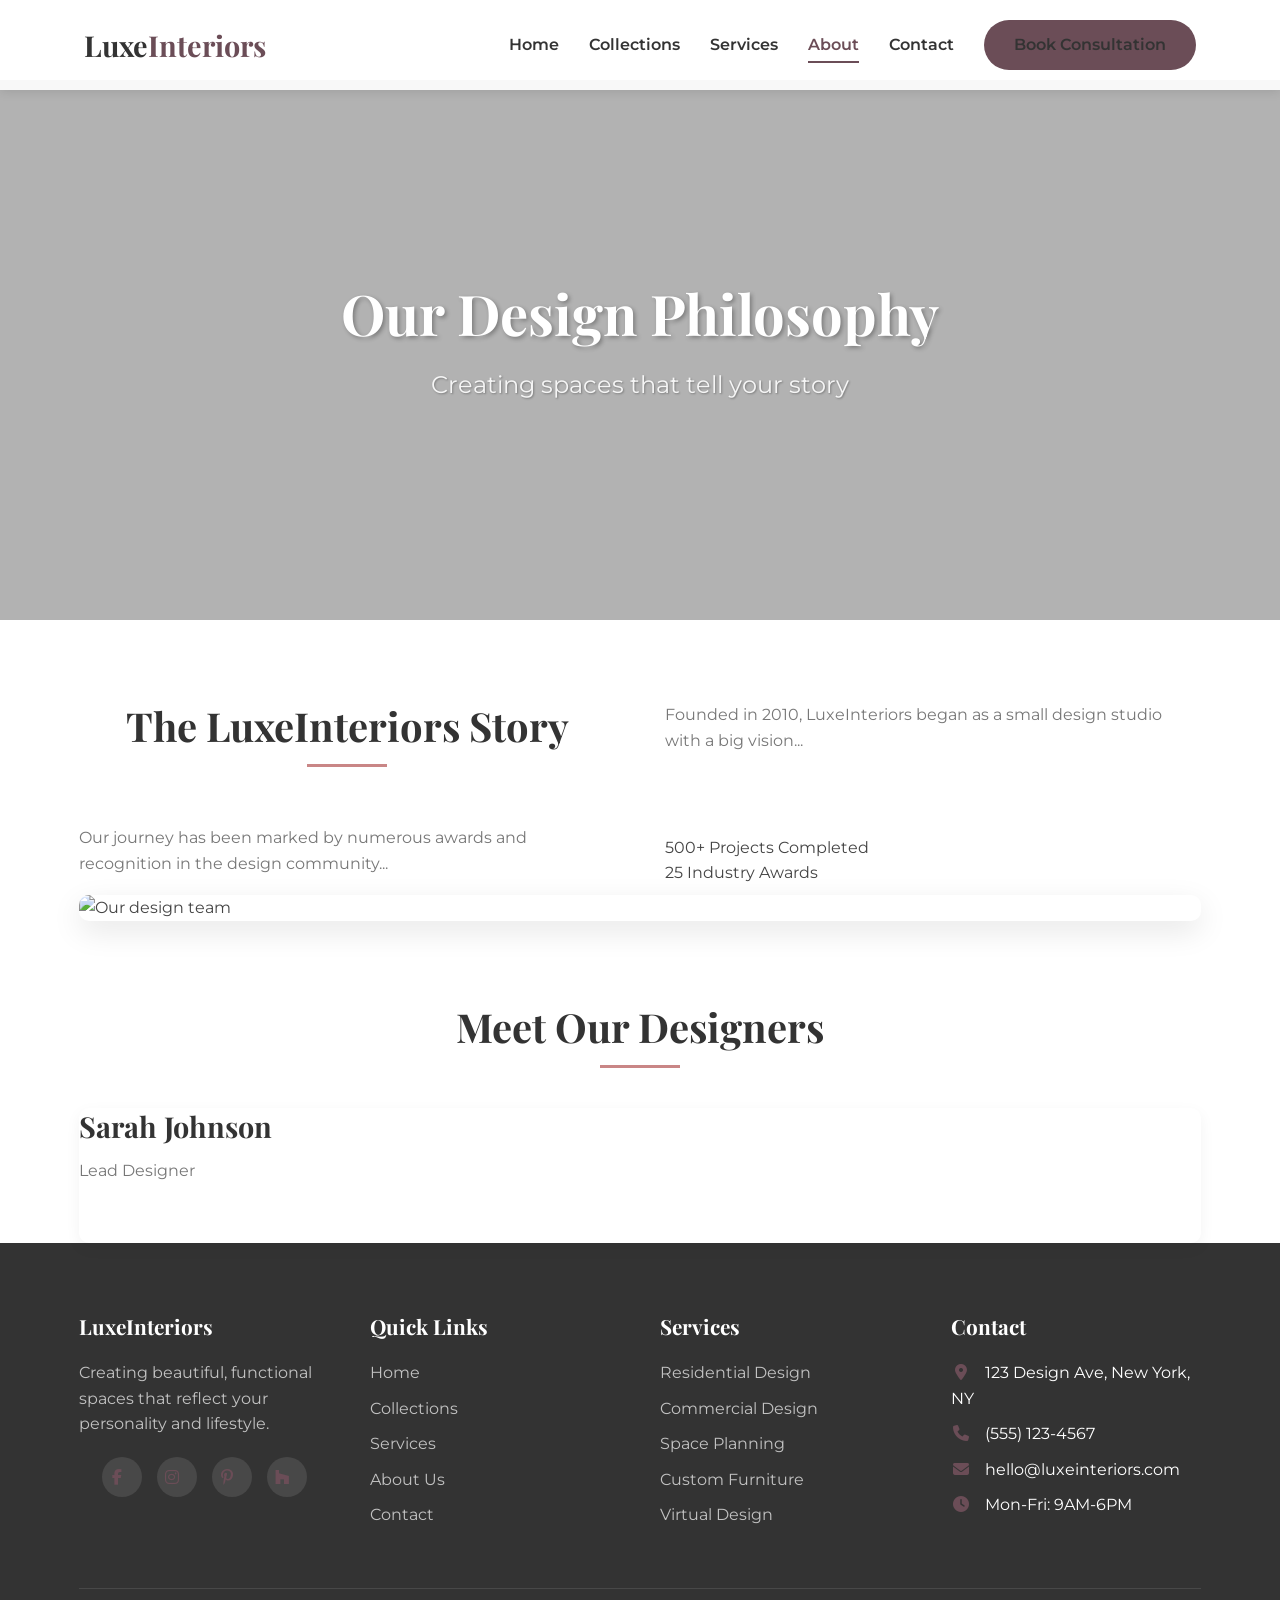
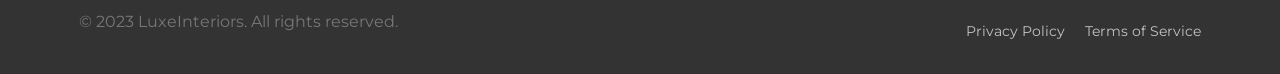
==== pages/about.html @ 067bf89a "first commit" ====
<!DOCTYPE html>
<html lang="en">
<head>
    <meta charset="UTF-8">
    <meta name="viewport" content="width=device-width, initial-scale=1.0">
    <title>About Us | LuxeInteriors</title>
    <link rel="preconnect" href="https://fonts.googleapis.com">
    <link rel="preconnect" href="https://fonts.gstatic.com" crossorigin>
    <link href="https://fonts.googleapis.com/css2?family=Montserrat:wght@400;500;600;700&family=Playfair+Display:wght@400;500;600;700&display=swap" rel="stylesheet">
    <link rel="stylesheet" href="../css/navbar.css">
    <link rel="stylesheet" href="../css/about.css">
    <link rel="stylesheet" href="https://cdnjs.cloudflare.com/ajax/libs/font-awesome/6.4.0/css/all.min.css">
</head>
<body>
    <!-- Navigation -->
    <nav class="navbar">
        <div class="container">
            <a href="../index.html" class="logo">Luxe<span>Interiors</span></a>
            <div class="nav-links">
                <a href="../index.html">Home</a>
                <a href="collections.html">Collections</a>
                <a href="services.html">Services</a>
                <a href="about.html" class="active">About</a>
                <a href="contact.html">Contact</a>
                <a href="#" class="btn">Book Consultation</a>
            </div>
            <button class="hamburger">
                <div class="bar"></div>
                <div class="bar"></div>
                <div class="bar"></div>
            </button>
        </div>
    </nav>

    <!-- About Hero -->
    <section class="about-hero">
        <div class="container">
            <h1>Our Design Philosophy</h1>
            <p>Creating spaces that tell your story</p>
        </div>
    </section>

    <!-- Our Story -->
    <section class="our-story">
        <div class="container">
            <div class="story-content">
                <h2 class="section-title">The LuxeInteriors Story</h2>
                <p>Founded in 2010, LuxeInteriors began as a small design studio with a big vision...</p>
                <p>Our journey has been marked by numerous awards and recognition in the design community...</p>
                <div class="milestones">
                    <div class="milestone">
                        <span class="number">500+</span>
                        <span class="label">Projects Completed</span>
                    </div>
                    <div class="milestone">
                        <span class="number">25</span>
                        <span class="label">Industry Awards</span>
                    </div>
                    <!-- More milestones... -->
                </div>
            </div>
            <div class="story-image">
                <img src="https://images.unsplash.com/photo-1600607688969-a5bfcd646154?ixlib=rb-4.0.3&ixid=M3wxMjA3fDB8MHxwaG90by1wYWdlfHx8fGVufDB8fHx8fA%3D%3D&auto=format&fit=crop&w=1470&q=80" alt="Our design team">
            </div>
        </div>
    </section>

    <!-- Team Section -->
    <section class="our-team">
        <div class="container">
            <h2 class="section-title">Meet Our Designers</h2>
            <div class="team-grid">
                <div class="team-member">
                    <div class="member-image" style="background-image: url('https://randomuser.me/api/portraits/women/45.jpg');"></div>
                    <h3>Sarah Johnson</h3>
                    <p>Lead Designer</p>
                    <div class="social-links">
                        <a href="#"><i class="fab fa-linkedin"></i></a>
                        <a href="#"><i class="fab fa-instagram"></i></a>
                    </div>
                </div>
                <!-- More team members... -->
            </div>
        </div>
    </section>

    <!-- Footer -->
    <footer>
        <div class="container">
            <div class="footer-content">
                <div class="footer-col">
                    <h3>LuxeInteriors</h3>
                    <p>Creating beautiful, functional spaces that reflect your personality and lifestyle.</p>
                    <div class="social-links">
                        <a href="#"><i class="fab fa-facebook-f"></i></a>
                        <a href="#"><i class="fab fa-instagram"></i></a>
                        <a href="#"><i class="fab fa-pinterest-p"></i></a>
                        <a href="#"><i class="fab fa-houzz"></i></a>
                    </div>
                </div>
                <div class="footer-col">
                    <h3>Quick Links</h3>
                    <ul>
                        <li><a href="../index.html">Home</a></li>
                        <li><a href="collections.html">Collections</a></li>
                        <li><a href="services.html">Services</a></li>
                        <li><a href="about.html">About Us</a></li>
                        <li><a href="contact.html">Contact</a></li>
                    </ul>
                </div>
                <div class="footer-col">
                    <h3>Services</h3>
                    <ul>
                        <li><a href="services.html">Residential Design</a></li>
                        <li><a href="services.html">Commercial Design</a></li>
                        <li><a href="services.html">Space Planning</a></li>
                        <li><a href="services.html">Custom Furniture</a></li>
                        <li><a href="services.html">Virtual Design</a></li>
                    </ul>
                </div>
                <div class="footer-col">
                    <h3>Contact</h3>
                    <ul>
                        <li><i class="fas fa-map-marker-alt"></i> 123 Design Ave, New York, NY</li>
                        <li><i class="fas fa-phone"></i> (555) 123-4567</li>
                        <li><i class="fas fa-envelope"></i> hello@luxeinteriors.com</li>
                        <li><i class="fas fa-clock"></i> Mon-Fri: 9AM-6PM</li>
                    </ul>
                </div>
            </div>
            <div class="footer-bottom">
                <p>&copy; 2023 LuxeInteriors. All rights reserved.</p>
                <div class="footer-links">
                    <a href="#">Privacy Policy</a>
                    <a href="#">Terms of Service</a>
                </div>
            </div>
        </div>
    </footer>

    <script src="../js/navbar.js"></script>
    <script src="../js/main.js"></script>
</body>
</html>
---- css/navbar.css ----
/* Navbar Variables */
:root {
    --primary-color: #6b4d57;
    --secondary-color: #f3e9e2;
    --accent-color: #c98686;
    --dark-color: #333333;
    --light-color: #ffffff;
    --gray-color: #f5f5f5;
    --text-color: #444444;
    --text-light: #777777;
}

/* Navbar Styles */
.navbar {
    position: fixed;
    top: 0;
    left: 0;
    width: 100%;
    padding: 20px 0;
    z-index: 1000;
    transition: all 0.3s ease;
    background-color: rgba(255, 255, 255, 0.9);
    box-shadow: 0 2px 10px rgba(0, 0, 0, 0.1);
}

.navbar.scrolled {
    padding: 15px 0;
    background-color: rgba(255, 255, 255, 0.98);
    box-shadow: 0 5px 20px rgba(0, 0, 0, 0.1);
}

.navbar .container {
    display: flex;
    justify-content: space-between;
    align-items: center;
    max-width: 1200px;
    margin: 0 auto;
    padding: 0 20px;
}

.logo {
    font-size: 1.8rem;
    font-weight: 700;
    color: var(--dark-color);
    text-decoration: none;
    font-family: 'Playfair Display', serif;
}

.logo span {
    color: var(--primary-color);
}

.nav-links {
    display: flex;
    align-items: center;
    gap: 30px;
    transition: all 0.3s ease;
}

.nav-links a {
    font-weight: 600;
    color: var(--dark-color);
    text-decoration: none;
    transition: color 0.3s ease;
    position: relative;
    font-size: 1rem;
}

.nav-links a:hover {
    color: var(--primary-color);
}

.nav-links a.active {
    color: var(--primary-color);
}

.nav-links a::after {
    content: '';
    position: absolute;
    bottom: -5px;
    left: 0;
    width: 0;
    height: 2px;
    background-color: var(--primary-color);
    transition: width 0.3s ease;
}

.nav-links a:hover::after,
.nav-links a.active::after {
    width: 100%;
}

/* Hamburger Menu Styles */
.hamburger {
    display: none;
    background: none;
    border: none;
    cursor: pointer;
    padding: 10px;
    z-index: 1001;
}

.hamburger .bar {
    display: block;
    width: 25px;
    height: 3px;
    background-color: var(--dark-color);
    margin: 5px 0;
    transition: all 0.3s ease;
}

/* Mobile Navigation */
@media (max-width: 768px) {
    .hamburger {
        display: block;
    }

    .hamburger.active .bar:nth-child(1) {
        transform: translateY(8px) rotate(45deg);
    }

    .hamburger.active .bar:nth-child(2) {
        opacity: 0;
    }

    .hamburger.active .bar:nth-child(3) {
        transform: translateY(-8px) rotate(-45deg);
    }

    .nav-links {
        position: fixed;
        top: 80px;
        left: 0;
        width: 100%;
        background-color: var(--light-color);
        flex-direction: column;
        align-items: center;
        padding: 20px 0;
        gap: 20px;
        box-shadow: 0 10px 20px rgba(0, 0, 0, 0.1);
        transform: translateY(-150%);
        opacity: 0;
        visibility: hidden;
        transition: all 0.3s ease;
    }

    .nav-links.active {
        transform: translateY(0);
        opacity: 1;
        visibility: visible;
    }

    .nav-links a {
        font-size: 1.2rem;
        padding: 10px 0;
    }

    .nav-links a::after {
        bottom: 0;
    }
}
---- css/about.css ----
/* about.css */
/* Base Styles */
:root {
    --primary-color: #6b4d57;
    --secondary-color: #f3e9e2;
    --accent-color: #c98686;
    --dark-color: #333333;
    --light-color: #ffffff;
    --gray-color: #f5f5f5;
    --text-color: #444444;
    --text-light: #777777;
}

* {
    margin: 0;
    padding: 0;
    box-sizing: border-box;
}

body {
    font-family: 'Montserrat', sans-serif;
    color: var(--text-color);
    line-height: 1.6;
    overflow-x: hidden;
}

.container {
    width: 90%;
    max-width: 1200px;
    margin: 0 auto;
    padding: 0 15px;
}

h1, h2, h3, h4 {
    font-family: 'Playfair Display', serif;
    font-weight: 700;
    color: var(--dark-color);
    line-height: 1.3;
}

h1 {
    font-size: 3rem;
    margin-bottom: 1rem;
}

h2 {
    font-size: 2.5rem;
    margin-bottom: 1rem;
}

h3 {
    font-size: 1.8rem;
    margin-bottom: 0.8rem;
}

h4 {
    font-size: 1.4rem;
    margin-bottom: 0.6rem;
}

p {
    margin-bottom: 1.2rem;
    color: var(--text-light);
}

a {
    text-decoration: none;
    color: inherit;
}

.btn {
    display: inline-block;
    background-color: var(--primary-color);
    color: var(--light-color);
    padding: 12px 30px;
    border-radius: 30px;
    font-weight: 600;
    transition: all 0.3s ease;
    border: none;
    cursor: pointer;
}

.btn:hover {
    background-color: var(--accent-color);
    transform: translateY(-3px);
    box-shadow: 0 10px 20px rgba(0, 0, 0, 0.1);
}

.btn-outline {
    display: inline-block;
    background-color: transparent;
    color: var(--primary-color);
    padding: 10px 25px;
    border-radius: 30px;
    font-weight: 600;
    transition: all 0.3s ease;
    border: 2px solid var(--primary-color);
}

.btn-outline:hover {
    background-color: var(--primary-color);
    color: var(--light-color);
    transform: translateY(-3px);
}

.section-title {
    text-align: center;
    margin-bottom: 0.5rem;
    position: relative;
    padding-bottom: 15px;
}

.section-title::after {
    content: '';
    position: absolute;
    bottom: 0;
    left: 50%;
    transform: translateX(-50%);
    width: 80px;
    height: 3px;
    background-color: var(--accent-color);
}

.section-subtitle {
    text-align: center;
    margin-bottom: 3rem;
    font-size: 1.1rem;
}

/* About Hero */
.about-hero {
    height: 60vh;
    min-height: 500px;
    background: linear-gradient(rgba(0, 0, 0, 0.3), rgba(0, 0, 0, 0.3)), 
                url('https://images.unsplash.com/photo-1600210492493-0946911123ea?ixlib=rb-4.0.3&ixid=M3wxMjA3fDB8MHxwaG90by1wYWdlfHx8fGVufDB8fHx8fA%3D%3D&auto=format&fit=crop&w=1374&q=80');
    background-size: cover;
    background-position: center;
    display: flex;
    align-items: center;
    text-align: center;
    color: white;
    margin-top: 80px;
}

.about-hero h1 {
    font-size: 3.5rem;
    margin-bottom: 1rem;
    color: white;
    text-shadow: 2px 2px 4px rgba(0, 0, 0, 0.3);
}

.about-hero p {
    font-size: 1.5rem;
    color: rgba(255, 255, 255, 0.9);
    text-shadow: 1px 1px 2px rgba(0, 0, 0, 0.3);
}

/* Our Story */
.our-story {
    padding: 80px 0;
    background-color: var(--light-color);
}

.story-content {
    display: grid;
    grid-template-columns: 1fr 1fr;
    gap: 50px;
    align-items: center;
}

.story-image {
    border-radius: 10px;
    overflow: hidden;
    box-shadow: 0 10px 30px rgba(0, 0, 0, 0.1);
}

.story-image img {
    width: 100%;
    height: auto;
    display: block;
}

.story-text h2 {
    margin-bottom: 20px;
}

.story-text p {
    margin-bottom: 20px;
    line-height: 1.8;
}

/* Team Section */
.team-section {
    padding: 80px 0;
    background-color: var(--gray-color);
}

.team-grid {
    display: grid;
    grid-template-columns: repeat(auto-fit, minmax(250px, 1fr));
    gap: 30px;
    margin-top: 40px;
}

.team-member {
    background: white;
    border-radius: 10px;
    overflow: hidden;
    box-shadow: 0 5px 15px rgba(0, 0, 0, 0.05);
    transition: transform 0.3s ease;
}

.team-member:hover {
    transform: translateY(-10px);
}

.member-image {
    position: relative;
    overflow: hidden;
}

.member-image img {
    width: 100%;
    height: auto;
    display: block;
    transition: transform 0.3s ease;
}

.team-member:hover .member-image img {
    transform: scale(1.05);
}

.member-info {
    padding: 20px;
    text-align: center;
}

.member-info h3 {
    margin-bottom: 5px;
}

.member-info p {
    color: var(--text-light);
    margin-bottom: 15px;
}

.social-links {
    display: flex;
    justify-content: center;
    gap: 10px;
}

.social-links a {
    display: flex;
    align-items: center;
    justify-content: center;
    width: 35px;
    height: 35px;
    border-radius: 50%;
    background-color: var(--gray-color);
    color: var(--dark-color);
    transition: all 0.3s ease;
}

.social-links a:hover {
    background-color: var(--primary-color);
    color: white;
}

/* Footer */
footer {
    background-color: var(--dark-color);
    color: var(--light-color);
    padding: 70px 0 0;
}

.footer-content {
    display: grid;
    grid-template-columns: repeat(auto-fit, minmax(200px, 1fr));
    gap: 40px;
    margin-bottom: 50px;
}

.footer-col {
    flex: 1 1 200px;
}

.footer-col h3 {
    color: var(--light-color);
    margin-bottom: 20px;
    font-size: 1.3rem;
}

.footer-col p {
    color: rgba(255, 255, 255, 0.7);
    margin-bottom: 20px;
}

.social-links {
    display: flex;
    gap: 15px;
}

.social-links a {
    display: flex;
    align-items: center;
    justify-content: center;
    width: 40px;
    height: 40px;
    border-radius: 50%;
    background-color: rgba(255, 255, 255, 0.1);
    color: var(--light-color);
    transition: all 0.3s ease;
}

.social-links a:hover {
    background-color: var(--primary-color);
    transform: translateY(-3px);
}

.footer-col ul {
    list-style: none;
}

.footer-col li {
    margin-bottom: 10px;
}

.footer-col a {
    color: rgba(255, 255, 255, 0.7);
    transition: color 0.3s ease;
}

.footer-col a:hover {
    color: var(--light-color);
}

.footer-col i {
    margin-right: 10px;
    color: var(--primary-color);
    width: 20px;
    text-align: center;
}

.footer-bottom {
    border-top: 1px solid rgba(255, 255, 255, 0.1);
    padding: 20px 0;
    display: flex;
    flex-wrap: wrap;
    justify-content: space-between;
    align-items: center;
}

.footer-links {
    display: flex;
    gap: 20px;
}

.footer-links a {
    color: rgba(255, 255, 255, 0.7);
    font-size: 0.9rem;
    transition: color 0.3s ease;
}

.footer-links a:hover {
    color: var(--light-color);
}

/* Responsive Styles */
@media (max-width: 768px) {
    .about-hero {
        height: 50vh;
        min-height: 400px;
    }

    .about-hero h1 {
        font-size: 2.5rem;
    }

    .about-hero p {
        font-size: 1.2rem;
    }

    .story-content {
        grid-template-columns: 1fr;
    }

    .team-grid {
        grid-template-columns: repeat(auto-fit, minmax(200px, 1fr));
    }

    .footer-content {
        grid-template-columns: 1fr;
    }

    .footer-bottom {
        flex-direction: column;
        gap: 15px;
        text-align: center;
    }
}

@media (max-width: 480px) {
    .about-hero {
        height: 40vh;
        min-height: 300px;
    }

    .about-hero h1 {
        font-size: 2rem;
    }

    .about-hero p {
        font-size: 1rem;
    }

    .team-grid {
        grid-template-columns: 1fr;
    }
}
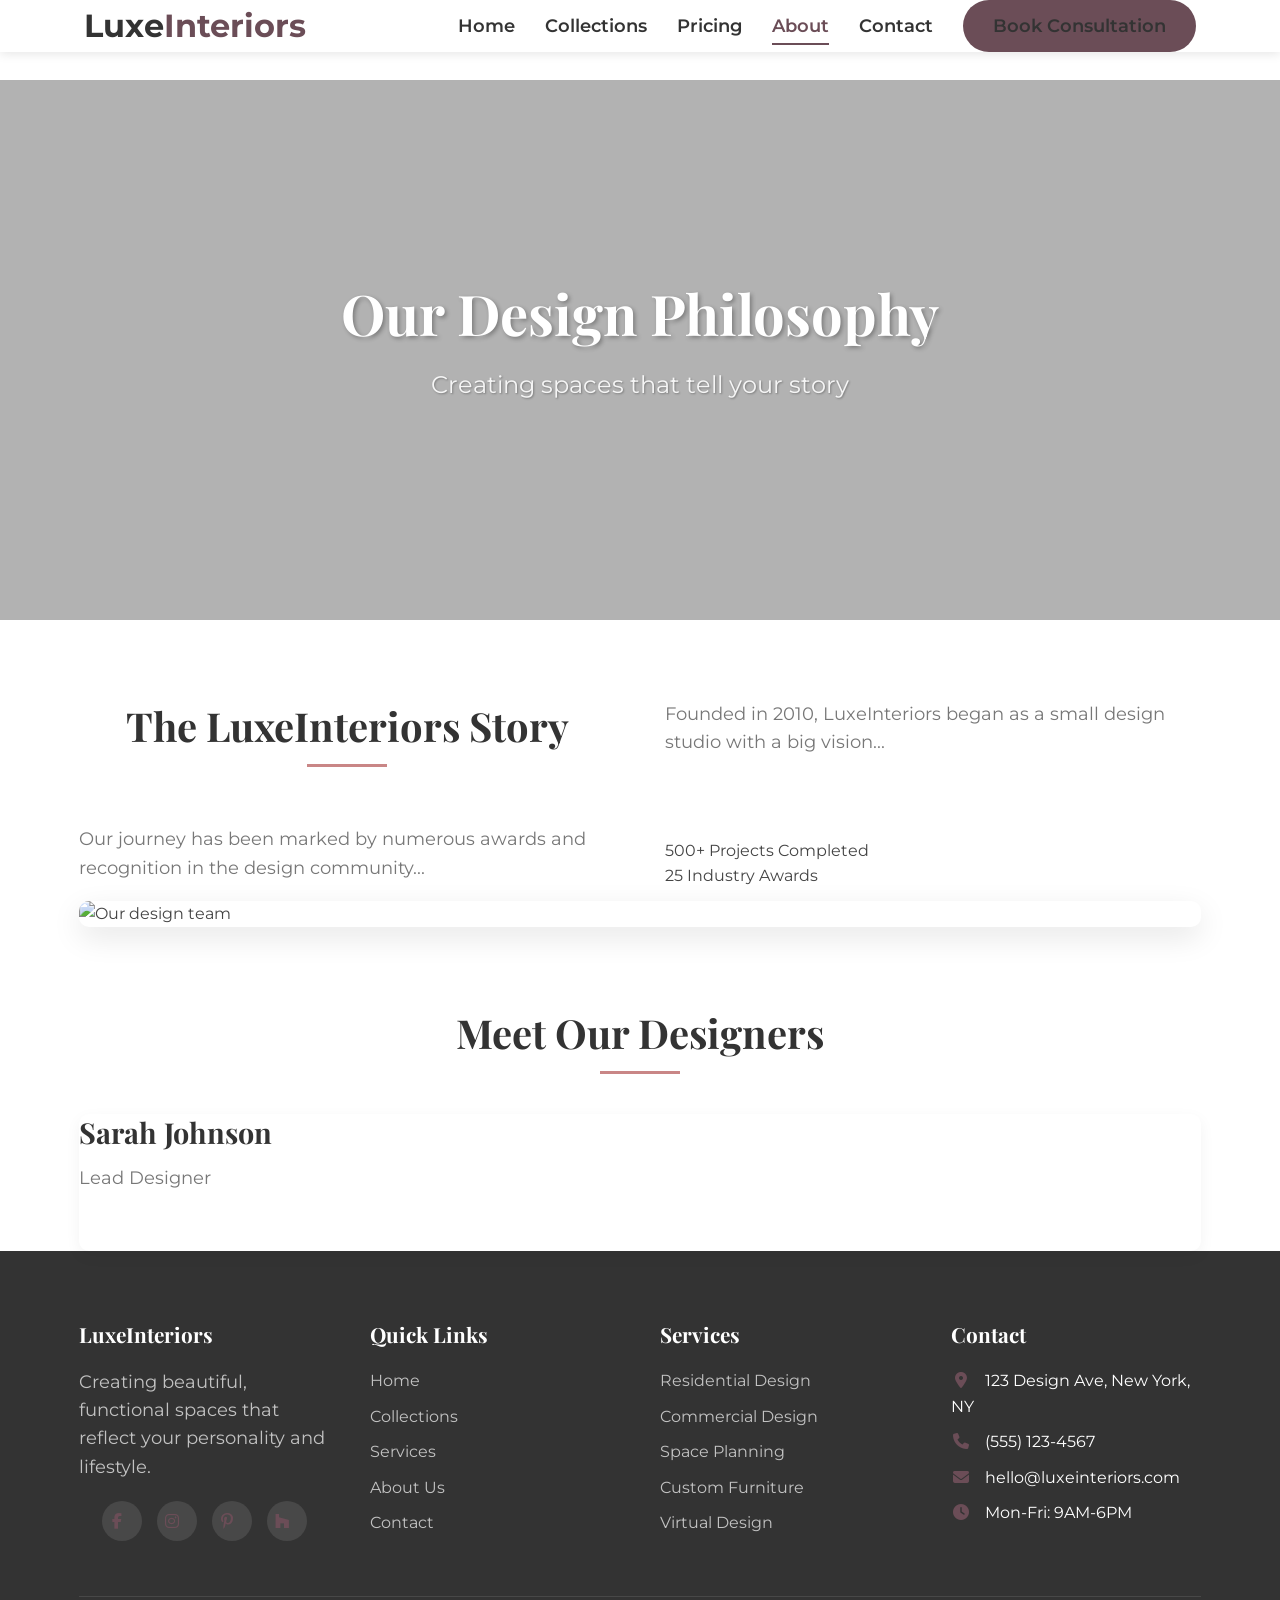
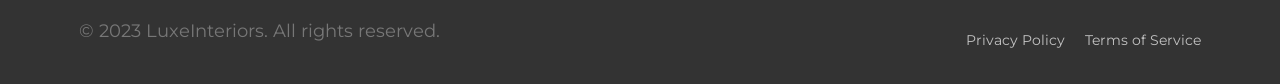
==== commit 041d3e46: "fix designs correctly" ====
--- a/pages/about.html
+++ b/pages/about.html
@@ -10,6 +10,7 @@
     <link rel="stylesheet" href="../css/navbar.css">
     <link rel="stylesheet" href="../css/about.css">
     <link rel="stylesheet" href="https://cdnjs.cloudflare.com/ajax/libs/font-awesome/6.4.0/css/all.min.css">
+    <link rel="stylesheet" href="../css/home.css">
 </head>
 <body>
     <!-- Navigation -->
@@ -19,7 +20,7 @@
             <div class="nav-links">
                 <a href="../index.html">Home</a>
                 <a href="collections.html">Collections</a>
-                <a href="services.html">Services</a>
+                <a href="pricing.html">Pricing</a>
                 <a href="about.html" class="active">About</a>
                 <a href="contact.html">Contact</a>
                 <a href="#" class="btn">Book Consultation</a>
@@ -103,7 +104,7 @@
                     <ul>
                         <li><a href="../index.html">Home</a></li>
                         <li><a href="collections.html">Collections</a></li>
-                        <li><a href="services.html">Services</a></li>
+                        <li><a href="pricing.html">Services</a></li>
                         <li><a href="about.html">About Us</a></li>
                         <li><a href="contact.html">Contact</a></li>
                     </ul>
@@ -111,11 +112,11 @@
                 <div class="footer-col">
                     <h3>Services</h3>
                     <ul>
-                        <li><a href="services.html">Residential Design</a></li>
-                        <li><a href="services.html">Commercial Design</a></li>
-                        <li><a href="services.html">Space Planning</a></li>
-                        <li><a href="services.html">Custom Furniture</a></li>
-                        <li><a href="services.html">Virtual Design</a></li>
+                        <li><a href="pricing.html">Residential Design</a></li>
+                        <li><a href="pricing.html">Commercial Design</a></li>
+                        <li><a href="pricing.html">Space Planning</a></li>
+                        <li><a href="pricing.html">Custom Furniture</a></li>
+                        <li><a href="pricing.html">Virtual Design</a></li>
                     </ul>
                 </div>
                 <div class="footer-col">
--- a/css/navbar.css
+++ b/css/navbar.css
@@ -10,15 +10,18 @@
     --text-light: #777777;
 }
 
+/* Added gap between navbar and page content */
+body {
+    margin-top: 80px; /* Adjust this value to control the gap */
+}
+
 /* Navbar Styles */
 .navbar {
     position: fixed;
     top: 0;
     left: 0;
     width: 100%;
-    padding: 20px 0;
     z-index: 1000;
-    transition: all 0.3s ease;
     background-color: rgba(255, 255, 255, 0.9);
     box-shadow: 0 2px 10px rgba(0, 0, 0, 0.1);
 }
@@ -39,11 +42,11 @@
 }
 
 .logo {
-    font-size: 1.8rem;
+    font-size: 2rem;
     font-weight: 700;
     color: var(--dark-color);
     text-decoration: none;
-    font-family: 'Playfair Display', serif;
+    font-family: 'Montserrat', sans-serif;
 }
 
 .logo span {
@@ -63,7 +66,8 @@
     text-decoration: none;
     transition: color 0.3s ease;
     position: relative;
-    font-size: 1rem;
+    font-size: 1.1rem;
+    font-family: 'Montserrat', sans-serif;
 }
 
 .nav-links a:hover {
@@ -158,4 +162,41 @@
     .nav-links a::after {
         bottom: 0;
     }
+}
+
+@media (max-width: 768px) {
+    .nav-links {
+        position: fixed;
+        top: 80px;
+        left: 0;
+        width: 100%;
+        background-color: var(--light-color);
+        flex-direction: column;
+        align-items: center;
+        padding: 20px 0;
+        gap: 20px;
+        box-shadow: 0 10px 20px rgba(0, 0, 0, 0.1);
+        transform: translateY(-150%);
+        transition: transform 0.3s ease;
+    }
+
+    .nav-links.active {
+        transform: translateY(0);
+    }
+
+    .hamburger {
+        display: block;
+    }
+
+    .hamburger.active span:nth-child(1) {
+        transform: translateY(8px) rotate(45deg);
+    }
+
+    .hamburger.active span:nth-child(2) {
+        opacity: 0;
+    }
+
+    .hamburger.active span:nth-child(3) {
+        transform: translateY(-8px) rotate(-45deg);
+    }
 }
--- a/css/home.css
+++ b/css/home.css
@@ -0,0 +1,816 @@
+/* home.css - Redesigned with Animations */
+:root {
+    --primary-color: #6b4d57;
+    --secondary-color: #f3e9e2;
+    --accent-color: #c98686;
+    --dark-color: #333333;
+    --light-color: #ffffff;
+    --gray-color: #f5f5f5;
+    --text-color: #444444;
+    --text-light: #777777;
+}
+
+/* Base Styles */
+* {
+    margin: 0;
+    padding: 0;
+    box-sizing: border-box;
+}
+
+body {
+    font-family: 'Montserrat', sans-serif;
+    color: var(--text-color);
+    line-height: 1.6;
+    overflow-x: hidden;
+}
+
+.container {
+    width: 90%;
+    max-width: 1200px;
+    margin: 0 auto;
+    padding: 0 15px;
+}
+
+h1, h2, h3, h4 {
+    font-family: 'Playfair Display', serif;
+    font-weight: 700;
+    color: var(--dark-color);
+    line-height: 1.3;
+}
+
+h1 {
+    font-size: clamp(2.5rem, 5vw, 3.5rem);
+    margin-bottom: 1rem;
+}
+
+h2 {
+    font-size: clamp(2rem, 4vw, 2.5rem);
+    margin-bottom: 1rem;
+}
+
+h3 {
+    font-size: 1.8rem;
+    margin-bottom: 0.8rem;
+}
+
+h4 {
+    font-size: 1.4rem;
+    margin-bottom: 0.6rem;
+}
+
+p {
+    margin-bottom: 1.2rem;
+    color: var(--text-light);
+    font-size: 1.1rem;
+}
+
+a {
+    text-decoration: none;
+    color: inherit;
+}
+
+.btn {
+    display: inline-block;
+    background-color: var(--primary-color);
+    color: var(--light-color);
+    padding: 12px 30px;
+    border-radius: 30px;
+    font-weight: 600;
+    transition: all 0.3s ease;
+    border: none;
+    cursor: pointer;
+}
+
+.btn:hover {
+    background-color: var(--accent-color);
+    transform: translateY(-3px);
+    box-shadow: 0 10px 20px rgba(0, 0, 0, 0.1);
+}
+
+.btn-outline {
+    display: inline-block;
+    background-color: transparent;
+    color: var(--primary-color);
+    padding: 10px 25px;
+    border-radius: 30px;
+    font-weight: 600;
+    transition: all 0.3s ease;
+    border: 2px solid var(--primary-color);
+}
+
+.btn-outline:hover {
+    background-color: var(--primary-color);
+    color: var(--light-color);
+    transform: translateY(-3px);
+}
+
+.section-title {
+    text-align: center;
+    margin-bottom: 0.5rem;
+    position: relative;
+    padding-bottom: 15px;
+}
+
+.section-title::after {
+    content: '';
+    position: absolute;
+    bottom: 0;
+    left: 50%;
+    transform: translateX(-50%);
+    width: 80px;
+    height: 3px;
+    background-color: var(--accent-color);
+}
+
+.section-subtitle {
+    text-align: center;
+    margin-bottom: 3rem;
+    font-size: 1.1rem;
+    color: var(--text-light);
+}
+
+/* Hero Section */
+.hero {
+    display: flex;
+    flex-direction: column;
+    justify-content: center;
+    align-items: center;
+    text-align: center;
+    padding: 0 20px;
+    min-height: 100vh;
+    padding-top: 80px;
+    position: relative;
+    overflow: hidden;
+}
+
+.hero-content {
+    flex: 1;
+    display: flex;
+    flex-direction: column;
+    justify-content: center;
+    align-items: center;
+    padding: 0 20px;
+    z-index: 2;
+}
+
+.hero-image {
+    flex: 1;
+    display: flex;
+    justify-content: center;
+    align-items: center;
+    position: relative;
+    z-index: 1;
+}
+
+.hero-image .image-container {
+    position: relative;
+    height: auto;
+    max-width: 100%;
+    border-radius: 20px;
+    overflow: hidden;
+    box-shadow: 0 20px 40px rgba(0, 0, 0, 0.1);
+    transform: perspective(1000px) rotateY(-15deg);
+    transition: transform 0.5s ease;
+}
+
+.hero-image img {
+    width: 100%;
+    height: auto;
+    object-fit: cover;
+    transition: transform 0.5s ease;
+}
+
+.hero:hover .hero-image .image-container {
+    transform: perspective(1000px) rotateY(-5deg);
+}
+
+.hero:hover .hero-image img {
+    transform: scale(1.05);
+}
+
+.hero-buttons {
+    display: flex;
+    gap: 20px;
+    margin-top: 30px;
+    justify-content: center;
+}
+
+.scroll-indicator {
+    position: absolute;
+    bottom: 40px;
+    left: 50%;
+    transform: translateX(-50%);
+    display: flex;
+    flex-direction: column;
+    align-items: center;
+    color: var(--text-color);
+    font-weight: 500;
+}
+
+.scroll-indicator .line {
+    width: 1px;
+    height: 60px;
+    background-color: var(--primary-color);
+    margin-top: 10px;
+    animation: scrollBounce 2s infinite;
+}
+
+@keyframes scrollBounce {
+    0%, 20%, 50%, 80%, 100% {
+        transform: translateY(0);
+    }
+    40% {
+        transform: translateY(-20px);
+    }
+    60% {
+        transform: translateY(-10px);
+    }
+}
+
+/* Design Philosophy */
+.philosophy {
+    padding: 100px 0;
+    background-color: var(--gray-color);
+}
+
+.philosophy-grid {
+    display: grid;
+    grid-template-columns: repeat(auto-fit, minmax(300px, 1fr));
+    gap: 30px;
+    margin-top: 50px;
+}
+
+.philosophy-card {
+    background-color: var(--light-color);
+    padding: 40px 30px;
+    border-radius: 15px;
+    text-align: center;
+    transition: all 0.3s ease;
+    box-shadow: 0 5px 15px rgba(0, 0, 0, 0.05);
+}
+
+.philosophy-card:hover {
+    transform: translateY(-10px);
+    box-shadow: 0 15px 30px rgba(0, 0, 0, 0.1);
+}
+
+.icon-circle {
+    width: 80px;
+    height: 80px;
+    border-radius: 50%;
+    background-color: var(--secondary-color);
+    display: flex;
+    align-items: center;
+    justify-content: center;
+    margin: 0 auto 25px;
+    font-size: 1.8rem;
+    color: var(--primary-color);
+    transition: all 0.3s ease;
+}
+
+.philosophy-card:hover .icon-circle {
+    background-color: var(--primary-color);
+    color: var(--light-color);
+    transform: rotate(15deg) scale(1.1);
+}
+
+/* Collections Slider */
+.collections {
+    padding: 100px 0;
+    position: relative;
+}
+
+.collection-slider {
+    position: relative;
+    height: 600px;
+    margin-top: 50px;
+    overflow: hidden;
+    border-radius: 20px;
+}
+
+.collection-slide {
+    position: absolute;
+    top: 0;
+    left: 0;
+    width: 100%;
+    height: 100%;
+    opacity: 0;
+    transition: opacity 1s ease, transform 1s ease;
+    display: flex;
+}
+
+.collection-slide.active {
+    opacity: 1;
+    z-index: 1;
+}
+
+.slide-content {
+    flex: 1;
+    padding: 80px;
+    display: flex;
+    flex-direction: column;
+    justify-content: center;
+    background-color: rgba(255, 255, 255, 0.9);
+    z-index: 2;
+}
+
+.slide-image {
+    flex: 1;
+    background-size: cover;
+    background-position: center;
+    position: relative;
+}
+
+.slide-image::before {
+    content: '';
+    position: absolute;
+    top: 0;
+    left: 0;
+    width: 100%;
+    height: 100%;
+    background: linear-gradient(90deg, rgba(255,255,255,0.8) 0%, rgba(255,255,255,0) 100%);
+}
+
+.slider-controls {
+    display: flex;
+    justify-content: center;
+    align-items: center;
+    gap: 30px;
+    margin-top: 30px;
+}
+
+.slider-controls button {
+    background-color: var(--primary-color);
+    color: var(--light-color);
+    width: 50px;
+    height: 50px;
+    border-radius: 50%;
+    border: none;
+    cursor: pointer;
+    transition: all 0.3s ease;
+    display: flex;
+    align-items: center;
+    justify-content: center;
+}
+
+.slider-controls button:hover {
+    background-color: var(--accent-color);
+    transform: scale(1.1);
+}
+
+.slider-dots {
+    display: flex;
+    gap: 15px;
+}
+
+.slider-dots span {
+    display: block;
+    width: 12px;
+    height: 12px;
+    border-radius: 50%;
+    background-color: #ddd;
+    cursor: pointer;
+    transition: all 0.3s ease;
+}
+
+.slider-dots span.active {
+    background-color: var(--primary-color);
+    transform: scale(1.2);
+}
+
+/* 3D Experience */
+.experience {
+    padding: 100px 0;
+    background-color: var(--light-color);
+}
+
+.experience-content {
+    display: flex;
+    gap: 50px;
+    align-items: center;
+}
+
+.content-left {
+    flex: 1;
+}
+
+.content-right {
+    flex: 1;
+}
+
+.experience-card {
+    background-color: var(--light-color);
+    border-radius: 15px;
+    overflow: hidden;
+    box-shadow: 0 20px 40px rgba(0, 0, 0, 0.1);
+    transform: perspective(1000px) rotateY(5deg);
+    transition: transform 0.5s ease;
+}
+
+.experience:hover .experience-card {
+    transform: perspective(1000px) rotateY(0);
+}
+
+.card-image {
+    position: relative;
+    height: 350px;
+}
+
+.card-image img {
+    width: 100%;
+    height: 100%;
+    object-fit: cover;
+}
+
+.play-button {
+    position: absolute;
+    top: 50%;
+    left: 50%;
+    transform: translate(-50%, -50%);
+    width: 80px;
+    height: 80px;
+    background-color: rgba(255, 255, 255, 0.9);
+    border-radius: 50%;
+    display: flex;
+    align-items: center;
+    justify-content: center;
+    font-size: 1.5rem;
+    color: var(--primary-color);
+    cursor: pointer;
+    transition: all 0.3s ease;
+}
+
+.play-button:hover {
+    background-color: var(--primary-color);
+    color: var(--light-color);
+    transform: translate(-50%, -50%) scale(1.1);
+}
+
+.card-controls {
+    display: flex;
+    padding: 20px;
+    gap: 10px;
+}
+
+.card-controls button {
+    flex: 1;
+    padding: 10px;
+    background-color: var(--secondary-color);
+    border: none;
+    border-radius: 5px;
+    font-weight: 600;
+    color: var(--dark-color);
+    cursor: pointer;
+    transition: all 0.3s ease;
+    display: flex;
+    align-items: center;
+    justify-content: center;
+    gap: 8px;
+}
+
+.card-controls button:hover {
+    background-color: var(--primary-color);
+    color: var(--light-color);
+}
+
+.content-left ul {
+    list-style: none;
+    margin: 30px 0;
+}
+
+.content-left li {
+    margin-bottom: 15px;
+    display: flex;
+    align-items: center;
+    gap: 10px;
+}
+
+.content-left i {
+    color: var(--primary-color);
+    font-size: 1.2rem;
+}
+
+/* Testimonials */
+.testimonials {
+    padding: 100px 0;
+    background-color: var(--secondary-color);
+}
+
+.testimonial-grid {
+    display: grid;
+    grid-template-columns: repeat(auto-fit, minmax(400px, 1fr));
+    gap: 30px;
+    margin-top: 50px;
+}
+
+.testimonial-card {
+    background-color: var(--light-color);
+    padding: 40px;
+    border-radius: 15px;
+    box-shadow: 0 5px 15px rgba(0, 0, 0, 0.05);
+    transition: all 0.3s ease;
+}
+
+.testimonial-card:hover {
+    transform: translateY(-10px);
+    box-shadow: 0 15px 30px rgba(0, 0, 0, 0.1);
+}
+
+.quote {
+    font-size: 1.2rem;
+    font-style: italic;
+    margin-bottom: 30px;
+    position: relative;
+}
+
+.quote::before {
+    content: '"';
+    font-size: 4rem;
+    color: var(--primary-color);
+    opacity: 0.2;
+    position: absolute;
+    top: -20px;
+    left: -15px;
+}
+
+.client {
+    display: flex;
+    align-items: center;
+    gap: 15px;
+}
+
+.client img {
+    width: 60px;
+    height: 60px;
+    border-radius: 50%;
+    object-fit: cover;
+}
+
+.rating {
+    color: var(--accent-color);
+    margin-top: 5px;
+}
+
+/* CTA Section */
+.cta-section {
+    padding: 100px 0;
+    background-color: var(--primary-color);
+    color: var(--light-color);
+}
+
+.cta-card {
+    background-color: var(--light-color);
+    border-radius: 20px;
+    padding: 60px;
+    display: flex;
+    align-items: center;
+    gap: 50px;
+    box-shadow: 0 20px 40px rgba(0, 0, 0, 0.1);
+}
+
+.cta-content {
+    flex: 1;
+}
+
+.cta-content h2 {
+    color: var(--dark-color);
+}
+
+.cta-content p {
+    color: var(--text-color);
+}
+
+.cta-form {
+    flex: 1;
+    display: flex;
+    gap: 15px;
+}
+
+.cta-form input {
+    flex: 1;
+    padding: 15px 20px;
+    border-radius: 30px;
+    border: 1px solid #ddd;
+    font-size: 1rem;
+}
+
+.cta-form button {
+    flex: 0 0 auto;
+}
+
+/* Footer */
+footer {
+    background-color: var(--dark-color);
+    color: var(--light-color);
+    padding: 70px 0 0;
+}
+
+.footer-content {
+    display: flex;
+    flex-wrap: wrap;
+    gap: 40px;
+    margin-bottom: 50px;
+}
+
+.footer-col {
+    flex: 1 1 200px;
+}
+
+.footer-col h3 {
+    color: var(--light-color);
+    margin-bottom: 20px;
+    font-size: 1.3rem;
+}
+
+.footer-col p {
+    color: rgba(255, 255, 255, 0.7);
+    margin-bottom: 20px;
+}
+
+.social-links {
+    display: flex;
+    gap: 15px;
+}
+
+.social-links a {
+    display: flex;
+    align-items: center;
+    justify-content: center;
+    width: 40px;
+    height: 40px;
+    border-radius: 50%;
+    background-color: rgba(255, 255, 255, 0.1);
+    color: var(--light-color);
+    transition: all 0.3s ease;
+}
+
+.social-links a:hover {
+    background-color: var(--primary-color);
+    transform: translateY(-3px);
+}
+
+.footer-col ul {
+    list-style: none;
+}
+
+.footer-col li {
+    margin-bottom: 10px;
+}
+
+.footer-col a {
+    color: rgba(255, 255, 255, 0.7);
+    transition: color 0.3s ease;
+}
+
+.footer-col a:hover {
+    color: var(--light-color);
+}
+
+.footer-col i {
+    margin-right: 10px;
+    color: var(--primary-color);
+    width: 20px;
+    text-align: center;
+}
+
+.footer-bottom {
+    border-top: 1px solid rgba(255, 255, 255, 0.1);
+    padding: 20px 0;
+    display: flex;
+    flex-wrap: wrap;
+    justify-content: space-between;
+    align-items: center;
+}
+
+.footer-links {
+    display: flex;
+    gap: 20px;
+}
+
+.footer-links a {
+    color: rgba(255, 255, 255, 0.7);
+    font-size: 0.9rem;
+    transition: color 0.3s ease;
+}
+
+.footer-links a:hover {
+    color: var(--light-color);
+}
+
+/* Responsive Styles */
+@media (max-width: 992px) {
+    .hero {
+        flex-direction: column;
+        padding-top: 120px;
+        min-height: auto;
+    }
+
+    .hero-content {
+        padding-right: 0;
+        margin-bottom: 50px;
+        text-align: center;
+    }
+
+    .hero-buttons {
+        justify-content: center;
+    }
+
+    .experience-content {
+        flex-direction: column;
+    }
+
+    .content-left, .content-right {
+        width: 100%;
+    }
+
+    .cta-card {
+        flex-direction: column;
+        text-align: center;
+    }
+
+    .cta-form {
+        width: 100%;
+    }
+}
+
+@media (max-width: 768px) {
+    .collection-slider {
+        height: 500px;
+    }
+
+    .slide-content {
+        padding: 40px;
+    }
+
+    .testimonial-grid {
+        grid-template-columns: 1fr;
+    }
+
+    .footer-content {
+        flex-direction: column;
+    }
+
+    .hero {
+        padding: 20px;
+    }
+
+    .hero-content {
+        padding: 0;
+    }
+
+    .philosophy {
+        padding: 50px 20px;
+    }
+
+    .collections {
+        padding: 50px 20px;
+    }
+
+    .experience {
+        padding: 50px 20px;
+    }
+
+    .testimonials {
+        padding: 50px 20px;
+    }
+
+    .cta-section {
+        padding: 50px 20px;
+    }
+}
+
+@media (max-width: 576px) {
+    h1 {
+        font-size: 2.2rem;
+    }
+
+    .hero-buttons {
+        flex-direction: column;
+        gap: 15px;
+    }
+
+    .collection-slider {
+        height: 400px;
+    }
+
+    .slide-content {
+        padding: 20px;
+    }
+
+    .cta-form {
+        flex-direction: column;
+    }
+
+    .cta-card {
+        padding: 30px;
+    }
+}
+
+/* Animation Classes */
+.animate {
+    opacity: 0;
+}
+
+.animate.animated {
+    opacity: 1;
+}
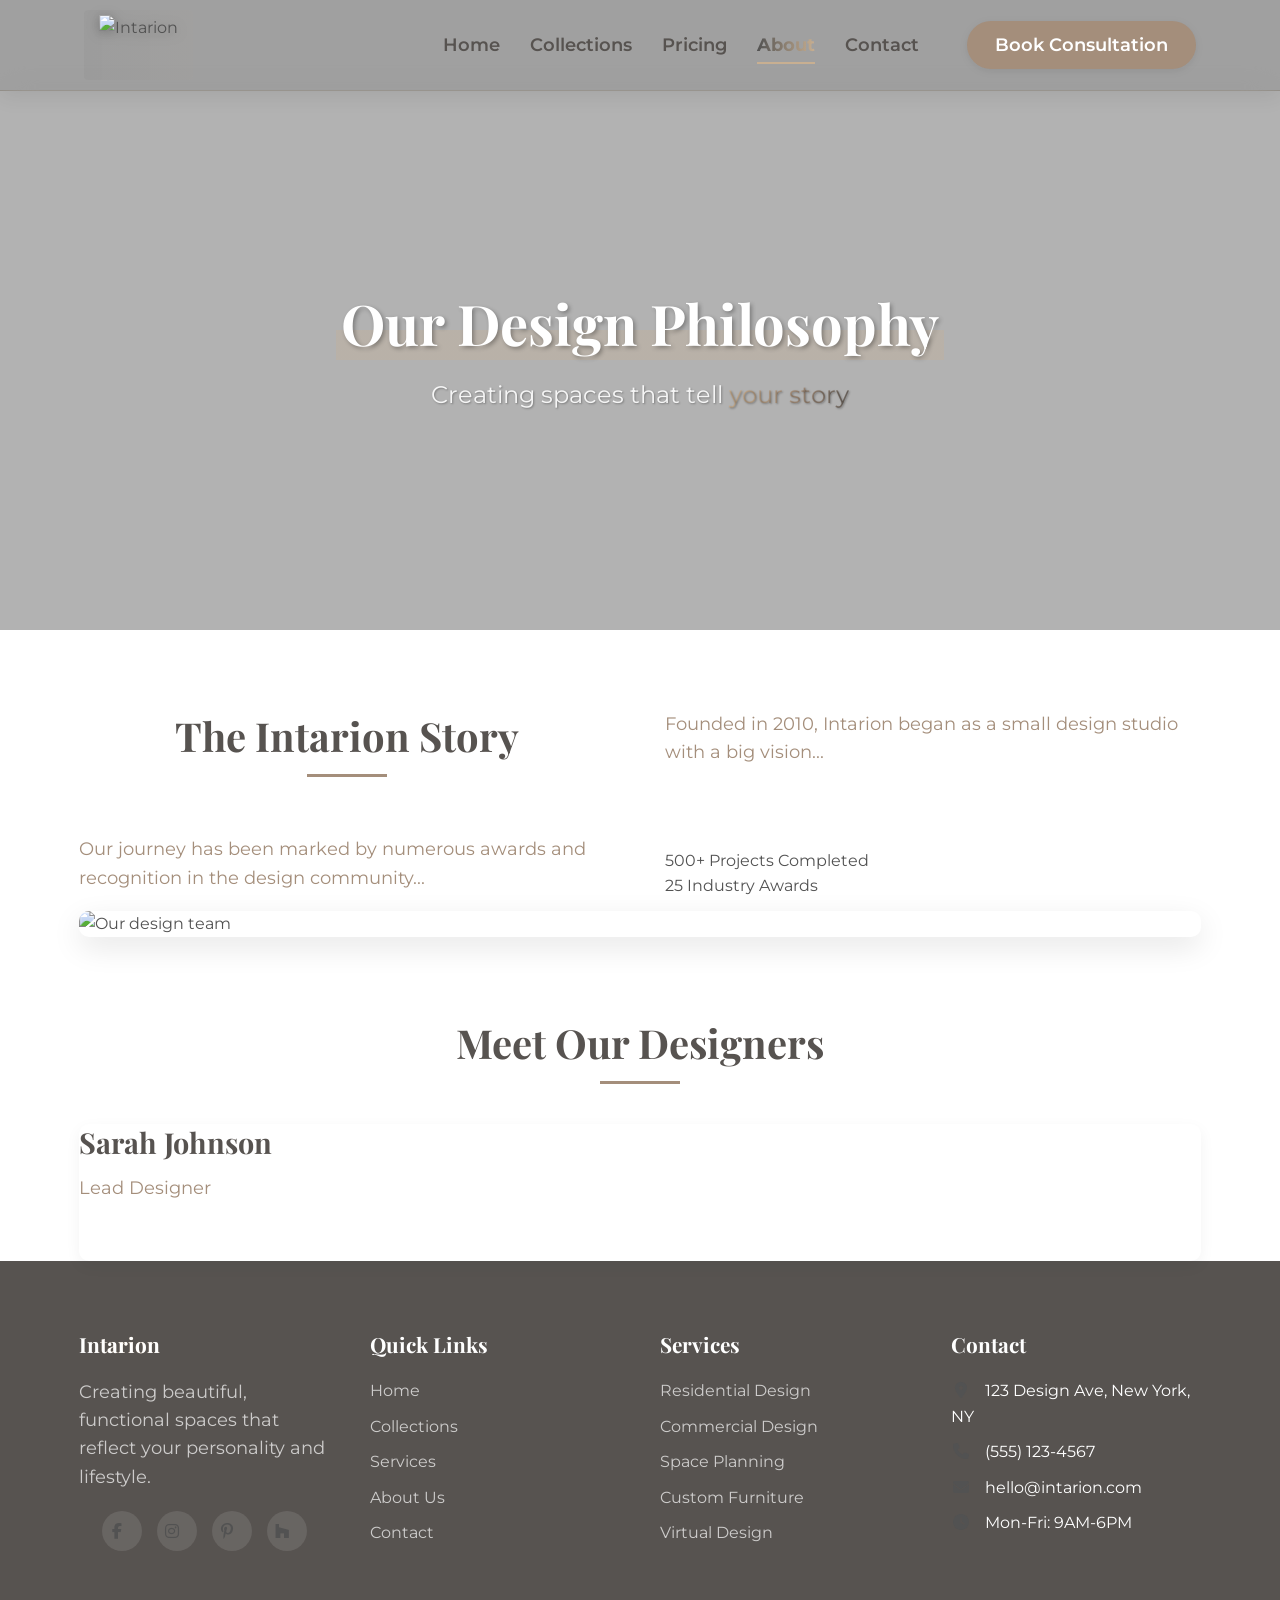
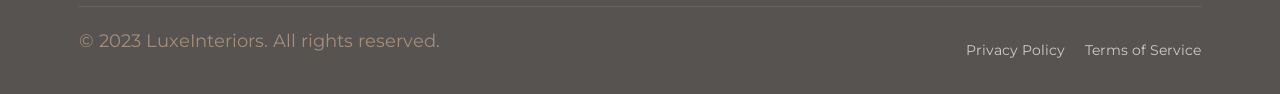
==== commit f59b7f02: "advance design" ====
--- a/pages/about.html
+++ b/pages/about.html
@@ -1,9 +1,8 @@
 <!DOCTYPE html>
 <html lang="en">
-<head>
-    <meta charset="UTF-8">
+<head>    <meta charset="UTF-8">
     <meta name="viewport" content="width=device-width, initial-scale=1.0">
-    <title>About Us | LuxeInteriors</title>
+    <title>About Us | Intarion</title>
     <link rel="preconnect" href="https://fonts.googleapis.com">
     <link rel="preconnect" href="https://fonts.gstatic.com" crossorigin>
     <link href="https://fonts.googleapis.com/css2?family=Montserrat:wght@400;500;600;700&family=Playfair+Display:wght@400;500;600;700&display=swap" rel="stylesheet">
@@ -12,11 +11,11 @@
     <link rel="stylesheet" href="https://cdnjs.cloudflare.com/ajax/libs/font-awesome/6.4.0/css/all.min.css">
     <link rel="stylesheet" href="../css/home.css">
 </head>
-<body>
-    <!-- Navigation -->
+<body>    <!-- Navigation -->
     <nav class="navbar">
-        <div class="container">
-            <a href="../index.html" class="logo">Luxe<span>Interiors</span></a>
+        <div class="container">            <a href="../index.html" class="logo logo-gradient">
+                <img src="../images/intarion-logo.png" alt="Intarion" class="logo-image">
+            </a>
             <div class="nav-links">
                 <a href="../index.html">Home</a>
                 <a href="collections.html">Collections</a>
@@ -33,20 +32,18 @@
         </div>
     </nav>
 
-    <!-- About Hero -->
-    <section class="about-hero">
+    <!-- About Hero -->    <section class="about-hero">
         <div class="container">
-            <h1>Our Design Philosophy</h1>
-            <p>Creating spaces that tell your story</p>
+            <h1><span class="gradient-highlight">Our Design Philosophy</span></h1>
+            <p>Creating spaces that tell <span class="animate-gradient">your story</span></p>
         </div>
     </section>
 
     <!-- Our Story -->
     <section class="our-story">
         <div class="container">
-            <div class="story-content">
-                <h2 class="section-title">The LuxeInteriors Story</h2>
-                <p>Founded in 2010, LuxeInteriors began as a small design studio with a big vision...</p>
+            <div class="story-content">                <h2 class="section-title">The Intarion Story</h2>
+                <p>Founded in 2010, Intarion began as a small design studio with a big vision...</p>
                 <p>Our journey has been marked by numerous awards and recognition in the design community...</p>
                 <div class="milestones">
                     <div class="milestone">
@@ -89,8 +86,7 @@
     <footer>
         <div class="container">
             <div class="footer-content">
-                <div class="footer-col">
-                    <h3>LuxeInteriors</h3>
+                <div class="footer-col">                    <h3 class="gradient-text">Intarion</h3>
                     <p>Creating beautiful, functional spaces that reflect your personality and lifestyle.</p>
                     <div class="social-links">
                         <a href="#"><i class="fab fa-facebook-f"></i></a>
@@ -123,8 +119,7 @@
                     <h3>Contact</h3>
                     <ul>
                         <li><i class="fas fa-map-marker-alt"></i> 123 Design Ave, New York, NY</li>
-                        <li><i class="fas fa-phone"></i> (555) 123-4567</li>
-                        <li><i class="fas fa-envelope"></i> hello@luxeinteriors.com</li>
+                        <li><i class="fas fa-phone"></i> (555) 123-4567</li>                        <li><i class="fas fa-envelope"></i> hello@intarion.com</li>
                         <li><i class="fas fa-clock"></i> Mon-Fri: 9AM-6PM</li>
                     </ul>
                 </div>
--- a/css/navbar.css
+++ b/css/navbar.css
@@ -1,18 +1,21 @@
 /* Navbar Variables */
 :root {
-    --primary-color: #6b4d57;
-    --secondary-color: #f3e9e2;
-    --accent-color: #c98686;
-    --dark-color: #333333;
+    --primary-color: #525252;
+    --secondary-color: #c8af91;
+    --accent-color: #a48e7b;
+    --dark-color: #575350;
     --light-color: #ffffff;
     --gray-color: #f5f5f5;
-    --text-color: #444444;
-    --text-light: #777777;
+    --text-color: #525252;
+    --text-light: #a48e7b;
+    --logo-gradient-1: #525252;
+    --logo-gradient-2: #c8af91;
+    --logo-gradient-3: #a48e7b;
 }
 
 /* Added gap between navbar and page content */
 body {
-    margin-top: 80px; /* Adjust this value to control the gap */
+    margin-top: 90px; /* Adjusted to account for taller navbar */
 }
 
 /* Navbar Styles */
@@ -22,12 +25,17 @@
     left: 0;
     width: 100%;
     z-index: 1000;
-    background-color: rgba(255, 255, 255, 0.9);
-    box-shadow: 0 2px 10px rgba(0, 0, 0, 0.1);
+    background: rgba(82, 82, 82, 0.55); /* semi-transparent using primary color */
+    box-shadow: 0 5px 20px rgba(0,0,0,0.08);
+    backdrop-filter: blur(16px) saturate(180%);
+    -webkit-backdrop-filter: blur(16px) saturate(180%);
+    border-bottom: 1.5px solid rgba(200, 175, 145, 0.18); /* gold accent border */
+    transition: background 0.3s, box-shadow 0.3s;
+    padding: 10px 0; /* Add padding to increase navbar height */
 }
 
 .navbar.scrolled {
-    padding: 15px 0;
+    padding: 5px 0;
     background-color: rgba(255, 255, 255, 0.98);
     box-shadow: 0 5px 20px rgba(0, 0, 0, 0.1);
 }
@@ -39,14 +47,102 @@
     max-width: 1200px;
     margin: 0 auto;
     padding: 0 20px;
+    height: 70px; /* Set a fixed height for the navbar container */
 }
 
 .logo {
-    font-size: 2rem;
-    font-weight: 700;
-    color: var(--dark-color);
+    display: flex;
+    align-items: center;
+    justify-content: center;
     text-decoration: none;
-    font-family: 'Montserrat', sans-serif;
+    padding: 5px 15px; /* Increased horizontal padding */
+    height: 100%; /* Make logo container take full navbar height */
+    position: relative;
+    overflow: hidden;
+    background: linear-gradient(to right, rgba(82, 82, 82, 0.05), rgba(200, 175, 145, 0.03)); /* Very subtle gradient background */
+    border-radius: 4px;
+    margin-right: 10px;
+}
+
+.logo::after {
+    content: '';
+    position: absolute;
+    bottom: 0;
+    left: 0;
+    width: 100%;
+    height: 4px;
+    background: linear-gradient(to right, var(--secondary-color), var(--accent-color), var(--dark-color));
+    transform: scaleX(0);
+    transform-origin: right;
+    transition: transform 0.5s ease;
+}
+
+.logo:hover::after {
+    transform: scaleX(1);
+    transform-origin: left;
+}
+
+/* Logo gradient effect */
+.logo-gradient {
+    position: relative;
+    overflow: visible;
+}
+
+.logo-gradient::before {
+    content: '';
+    position: absolute;
+    top: -10px;
+    left: -10px;
+    right: -10px;
+    bottom: -10px;
+    background: linear-gradient(135deg, rgba(200, 175, 145, 0.12), rgba(164, 142, 123, 0.12));
+    opacity: 0;
+    transition: all 0.6s cubic-bezier(0.165, 0.84, 0.44, 1);
+    border-radius: 8px;
+    z-index: -1;
+    transform: scale(0.95);
+}
+
+.logo-gradient:hover::before {
+    opacity: 1;
+    transform: scale(1);
+}
+
+/* Add a subtle glow effect to the logo */
+.logo-gradient:hover .logo-image {
+    filter: drop-shadow(0 4px 12px rgba(200, 175, 145, 0.5));
+    transform: translateY(-3px);
+}
+
+.logo-image {
+    height: 60px; /* Increased height for better visibility */
+    width: auto;
+    max-width: 180px; /* Added max-width to prevent oversized logos */
+    border-radius: 0; /* Removed border radius for cleaner look */
+    transition: all 0.5s ease;
+    object-fit: contain; /* Ensures the logo maintains its aspect ratio */
+    display: block; /* Ensures consistent rendering */
+    filter: drop-shadow(0px 2px 6px rgba(0, 0, 0, 0.25));
+    animation: logoReveal 1.2s ease-out;
+    position: relative;
+    z-index: 5;
+    background-color: transparent; /* Ensures transparent background */
+}
+
+@keyframes logoReveal {
+    0% {
+        opacity: 0;
+        transform: translateY(-10px);
+    }
+    100% {
+        opacity: 1;
+        transform: translateY(0);
+    }
+}
+
+.logo-image:hover {
+    transform: scale(1.05);
+    filter: brightness(1.1);
 }
 
 .logo span {
@@ -58,6 +154,7 @@
     align-items: center;
     gap: 30px;
     transition: all 0.3s ease;
+    margin-left: auto; /* Push nav links to the right */
 }
 
 .nav-links a {
@@ -71,11 +168,20 @@
 }
 
 .nav-links a:hover {
-    color: var(--primary-color);
+    color: var(--secondary-color);
+    background: linear-gradient(to right, var(--secondary-color), var(--accent-color));
+    -webkit-background-clip: text;
+    background-clip: text;
+    color: transparent;
 }
 
 .nav-links a.active {
     color: var(--primary-color);
+    background: linear-gradient(to right, var(--primary-color), var(--secondary-color));
+    -webkit-background-clip: text;
+    background-clip: text;
+    color: transparent;
+    font-weight: 700;
 }
 
 .nav-links a::after {
@@ -85,13 +191,36 @@
     left: 0;
     width: 0;
     height: 2px;
-    background-color: var(--primary-color);
+    background-color: var(--secondary-color); /* Changed to secondary color for better visibility */
     transition: width 0.3s ease;
 }
 
 .nav-links a:hover::after,
 .nav-links a.active::after {
     width: 100%;
+}
+
+/* Book Consultation Button Always Visible */
+.nav-links .btn {
+    display: inline-block;
+    background: var(--secondary-color);
+    color: var(--light-color);
+    padding: 12px 28px;
+    border-radius: 4px;
+    font-weight: 600;
+    border: none;
+    box-shadow: 0 3px 10px rgba(0,0,0,0.1);
+    margin-left: 18px;
+    transition: all 0.3s ease;
+    position: relative;
+    overflow: hidden;
+    z-index: 1;
+}
+.nav-links .btn:hover {
+    background: var(--accent-color);
+    color: var(--light-color);
+    box-shadow: 0 4px 16px rgba(0,0,0,0.15);
+    transform: translateY(-2px);
 }
 
 /* Hamburger Menu Styles */
@@ -167,17 +296,21 @@
 @media (max-width: 768px) {
     .nav-links {
         position: fixed;
-        top: 80px;
+        top: 90px; /* Updated to match new navbar height */
         left: 0;
         width: 100%;
-        background-color: var(--light-color);
+        background: rgba(255, 255, 255, 0.95);
+        backdrop-filter: blur(10px);
+        -webkit-backdrop-filter: blur(10px);
         flex-direction: column;
         align-items: center;
-        padding: 20px 0;
-        gap: 20px;
+        padding: 25px 0;
+        gap: 22px;
         box-shadow: 0 10px 20px rgba(0, 0, 0, 0.1);
         transform: translateY(-150%);
         transition: transform 0.3s ease;
+        border-bottom: 1px solid var(--secondary-color);
+        z-index: 999;
     }
 
     .nav-links.active {
@@ -186,14 +319,18 @@
 
     .hamburger {
         display: block;
-    }
-
-    .hamburger.active span:nth-child(1) {
+    }    .hamburger.active .bar:nth-child(1) {
         transform: translateY(8px) rotate(45deg);
     }
 
-    .hamburger.active span:nth-child(2) {
+    .hamburger.active .bar:nth-child(2) {
         opacity: 0;
+    }
+    
+    .nav-links .btn {
+        margin-left: 0;
+        width: 80%;
+        text-align: center;
     }
 
     .hamburger.active span:nth-child(3) {
--- a/css/about.css
+++ b/css/about.css
@@ -1,14 +1,14 @@
 /* about.css */
 /* Base Styles */
 :root {
-    --primary-color: #6b4d57;
-    --secondary-color: #f3e9e2;
-    --accent-color: #c98686;
-    --dark-color: #333333;
+    --primary-color: #525252;
+    --secondary-color: #c8af91;
+    --accent-color: #a48e7b;
+    --dark-color: #575350;
     --light-color: #ffffff;
     --gray-color: #f5f5f5;
-    --text-color: #444444;
-    --text-light: #777777;
+    --text-color: #525252;
+    --text-light: #a48e7b;
 }
 
 * {
@@ -366,6 +366,39 @@
     color: var(--light-color);
 }
 
+/* Glassy Navbar Effect */
+.navbar {
+    position: fixed;
+    top: 0;
+    left: 0;
+    width: 100%;
+    z-index: 1000;
+    background: rgba(82, 82, 82, 0.55);
+    box-shadow: 0 5px 20px rgba(0,0,0,0.08);
+    backdrop-filter: blur(16px) saturate(180%);
+    -webkit-backdrop-filter: blur(16px) saturate(180%);
+    border-bottom: 1.5px solid rgba(200, 175, 145, 0.18);
+    transition: background 0.3s, box-shadow 0.3s;
+}
+
+.nav-links .btn {
+    display: inline-block;
+    background: var(--accent-color);
+    color: var(--light-color);
+    padding: 10px 28px;
+    border-radius: 30px;
+    font-weight: 600;
+    border: none;
+    box-shadow: 0 2px 8px rgba(0,0,0,0.08);
+    margin-left: 18px;
+    transition: background 0.2s, color 0.2s, box-shadow 0.2s;
+}
+.nav-links .btn:hover {
+    background: var(--primary-color);
+    color: var(--light-color);
+    box-shadow: 0 4px 16px rgba(0,0,0,0.12);
+}
+
 /* Responsive Styles */
 @media (max-width: 768px) {
     .about-hero {
--- a/css/home.css
+++ b/css/home.css
@@ -1,13 +1,16 @@
 /* home.css - Redesigned with Animations */
 :root {
-    --primary-color: #6b4d57;
-    --secondary-color: #f3e9e2;
-    --accent-color: #c98686;
-    --dark-color: #333333;
+    --primary-color: #525252;
+    --secondary-color: #c8af91;
+    --accent-color: #a48e7b;
+    --dark-color: #575350;
     --light-color: #ffffff;
     --gray-color: #f5f5f5;
-    --text-color: #444444;
-    --text-light: #777777;
+    --text-color: #525252;
+    --text-light: #a48e7b;
+    --gradient-start: #525252;
+    --gradient-mid: #c8af91;
+    --gradient-end: #a48e7b;
 }
 
 /* Base Styles */
@@ -15,6 +18,55 @@
     margin: 0;
     padding: 0;
     box-sizing: border-box;
+}
+
+/* Gradient Text Effect */
+.gradient-text {
+    background: linear-gradient(to right, var(--primary-color), var(--secondary-color), var(--accent-color));
+    -webkit-background-clip: text;
+    background-clip: text;
+    color: transparent;
+    display: inline-block;
+    position: relative;
+    transition: all 0.3s ease;
+}
+
+.gradient-text:hover {
+    transform: translateY(-2px);
+    background: linear-gradient(to right, var(--accent-color), var(--secondary-color), var(--primary-color));
+    -webkit-background-clip: text;
+    background-clip: text;
+}
+
+.hero-brand {
+    background: linear-gradient(to right, var(--secondary-color), var(--accent-color));
+    -webkit-background-clip: text;
+    background-clip: text;
+    color: transparent;
+    font-weight: 700;
+}
+
+/* Animated gradient text effect */
+.animate-gradient {
+    background-size: 200% auto;
+    background-image: linear-gradient(to right, var(--secondary-color) 0%, var(--accent-color) 30%, var(--primary-color) 60%, var(--secondary-color) 100%);
+    -webkit-background-clip: text;
+    background-clip: text;
+    color: transparent;
+    animation: gradientMove 8s linear infinite;
+    transition: all 0.3s ease;
+    display: inline-block;
+}
+
+.animate-gradient:hover {
+    transform: translateY(-2px);
+    animation-play-state: paused;
+    text-shadow: 0 2px 4px rgba(0,0,0,0.1);
+}
+
+@keyframes gradientMove {
+    0% { background-position: 0% center; }
+    100% { background-position: 200% center; }
 }
 
 body {
@@ -225,6 +277,240 @@
     60% {
         transform: translateY(-10px);
     }
+}
+
+/* --- Modern Hero Carousel Section --- */
+.hero.hero-carousel-section {
+    position: relative;
+    min-height: 100dvh;
+    height: 100dvh;
+    width: 100vw;
+    background: var(--dark-color);
+    display: flex;
+    align-items: stretch;
+    justify-content: center;
+    overflow: hidden;
+    padding: 0;
+}
+
+.hero-bg-overlay {
+    position: absolute;
+    top: 0; left: 0; right: 0; bottom: 0;
+    background: linear-gradient(180deg, var(--dark-color) 60%, var(--secondary-color) 100%);
+    opacity: 0.95;
+    z-index: 1;
+    pointer-events: none;
+}
+
+.hero-carousel-container {
+    position: absolute;
+    left: 0; right: 0; top: 0; bottom: 0;
+    display: flex;
+    align-items: stretch;
+    justify-content: center;
+    z-index: 2;
+    pointer-events: none;
+    width: 100vw;
+    height: 100dvh;
+    max-height: 100dvh;
+}
+
+.hero-carousel {
+    position: relative;
+    width: 100vw;
+    height: 100dvh;
+    min-height: 100dvh;
+    max-height: 100dvh;
+    display: flex;
+    align-items: stretch;
+    justify-content: center;
+    overflow: hidden;
+}
+
+.hero-slide {
+    position: absolute;
+    top: 0; left: 0; right: 0; bottom: 0;
+    width: 100vw;
+    height: 100dvh;
+    min-height: 100dvh;
+    max-height: 100dvh;
+    opacity: 0;
+    transform: scale(0.98) translateY(20px);
+    transition: opacity 1.2s cubic-bezier(.77,0,.18,1), transform 1.2s cubic-bezier(.77,0,.18,1);
+    display: flex;
+    align-items: stretch;
+    justify-content: center;
+    pointer-events: none;
+    overflow: hidden;
+}
+
+.hero-slide.active {
+    opacity: 1;
+    transform: scale(1) translateY(0);
+    pointer-events: auto;
+    z-index: 2;
+}
+
+.hero-img-3d {
+    width: 100vw;
+    height: 100dvh;
+    min-height: 100dvh;
+    max-height: 100dvh;
+    object-fit: cover;
+    border-radius: 0;
+    box-shadow: none;
+    transition: transform 0.8s cubic-bezier(.77,0,.18,1), box-shadow 0.8s cubic-bezier(.77,0,.18,1);
+    will-change: transform;
+    display: block;
+}
+
+.hero-carousel-controls {
+    position: absolute;
+    bottom: 30px;
+    left: 50%;
+    transform: translateX(-50%);
+    display: flex;
+    align-items: center;
+    gap: 20px;
+    z-index: 3;
+    pointer-events: auto;
+}
+
+.hero-carousel-controls button {
+    display: none;
+}
+
+.hero-dots {
+    display: flex;
+    gap: 10px;
+}
+
+.hero-dots span {
+    display: block;
+    width: 12px;
+    height: 12px;
+    border-radius: 50%;
+    background: var(--secondary-color);
+    opacity: 0.5;
+    cursor: pointer;
+    transition: opacity 0.3s, background 0.3s;
+}
+
+.hero-dots span.active {
+    background: var(--accent-color);
+    opacity: 1;
+}
+
+.hero-content-modern {
+    position: relative;
+    z-index: 10;
+    color: var(--light-color);
+    text-align: left;
+    max-width: 700px;
+    margin-left: 7vw;
+    margin-top: 5vh;
+    opacity: 1;
+    transform: none;
+    animation: none;
+}
+
+@keyframes heroContentFadeIn {
+    to {
+        opacity: 1;
+        transform: translateY(0);
+    }
+}
+
+.hero-title-group {
+    display: flex;
+    align-items: center;
+    gap: 20px;
+    margin-bottom: 0.5rem;
+}
+
+.hero-subtitle {
+    font-size: 1.1rem;
+    letter-spacing: 0.2em;
+    color: var(--secondary-color);
+    font-weight: 600;
+    text-transform: uppercase;
+}
+
+.hero-accent-line {
+    display: inline-block;
+    height: 3px;
+    width: 80px;
+    background: var(--secondary-color);
+    border-radius: 2px;
+}
+
+.hero-main-title {
+    font-family: 'Playfair Display', serif;
+    font-size: 6rem;
+    font-weight: 700;
+    color: var(--light-color);
+    line-height: 1;
+    margin: 0 0 0.5rem 0;
+    letter-spacing: -0.04em;
+    opacity: 0;
+    transform: translateY(40px);
+    animation: heroTitleFadeIn 1.5s cubic-bezier(.77,0,.18,1) 0.8s forwards;
+}
+
+@keyframes heroTitleFadeIn {
+    to {
+        opacity: 1;
+        transform: translateY(0);
+    }
+}
+
+.hero-desc {
+    font-size: 1.3rem;
+    color: var(--secondary-color);
+    font-weight: 400;
+    margin-bottom: 0;
+    opacity: 1;
+    transform: none;
+    animation: none;
+    word-break: break-word;
+    line-height: 1.3;
+    max-width: 90vw;
+    white-space: normal;
+    z-index: 11;
+    position: relative;
+}
+
+@media (max-width: 600px) {
+    .hero-desc {
+        font-size: 1rem;
+        line-height: 1.2;
+        max-width: 95vw;
+        padding-right: 5vw;
+        padding-left: 5vw;
+        text-align: left;
+    }
+}
+
+/* Gradient highlight effect for headings */
+.gradient-highlight {
+    display: inline;
+    background-image: linear-gradient(transparent 60%, rgba(200, 175, 145, 0.3) 60%);
+    background-size: 100% 100%;
+    background-position: 0px 0px;
+    background-repeat: no-repeat;
+    transition: background 0.5s;
+    padding: 0 5px;
+}
+
+.gradient-highlight:hover {
+    background-image: linear-gradient(transparent 40%, rgba(200, 175, 145, 0.5) 40%);
+}
+
+/* Initial state for animated gradient elements */
+.gradient-text, .animate-gradient, .gradient-highlight {
+    opacity: 0;
+    transform: translateY(10px);
+    transition: opacity 0.5s ease, transform 0.5s ease;
 }
 
 /* Design Philosophy */
